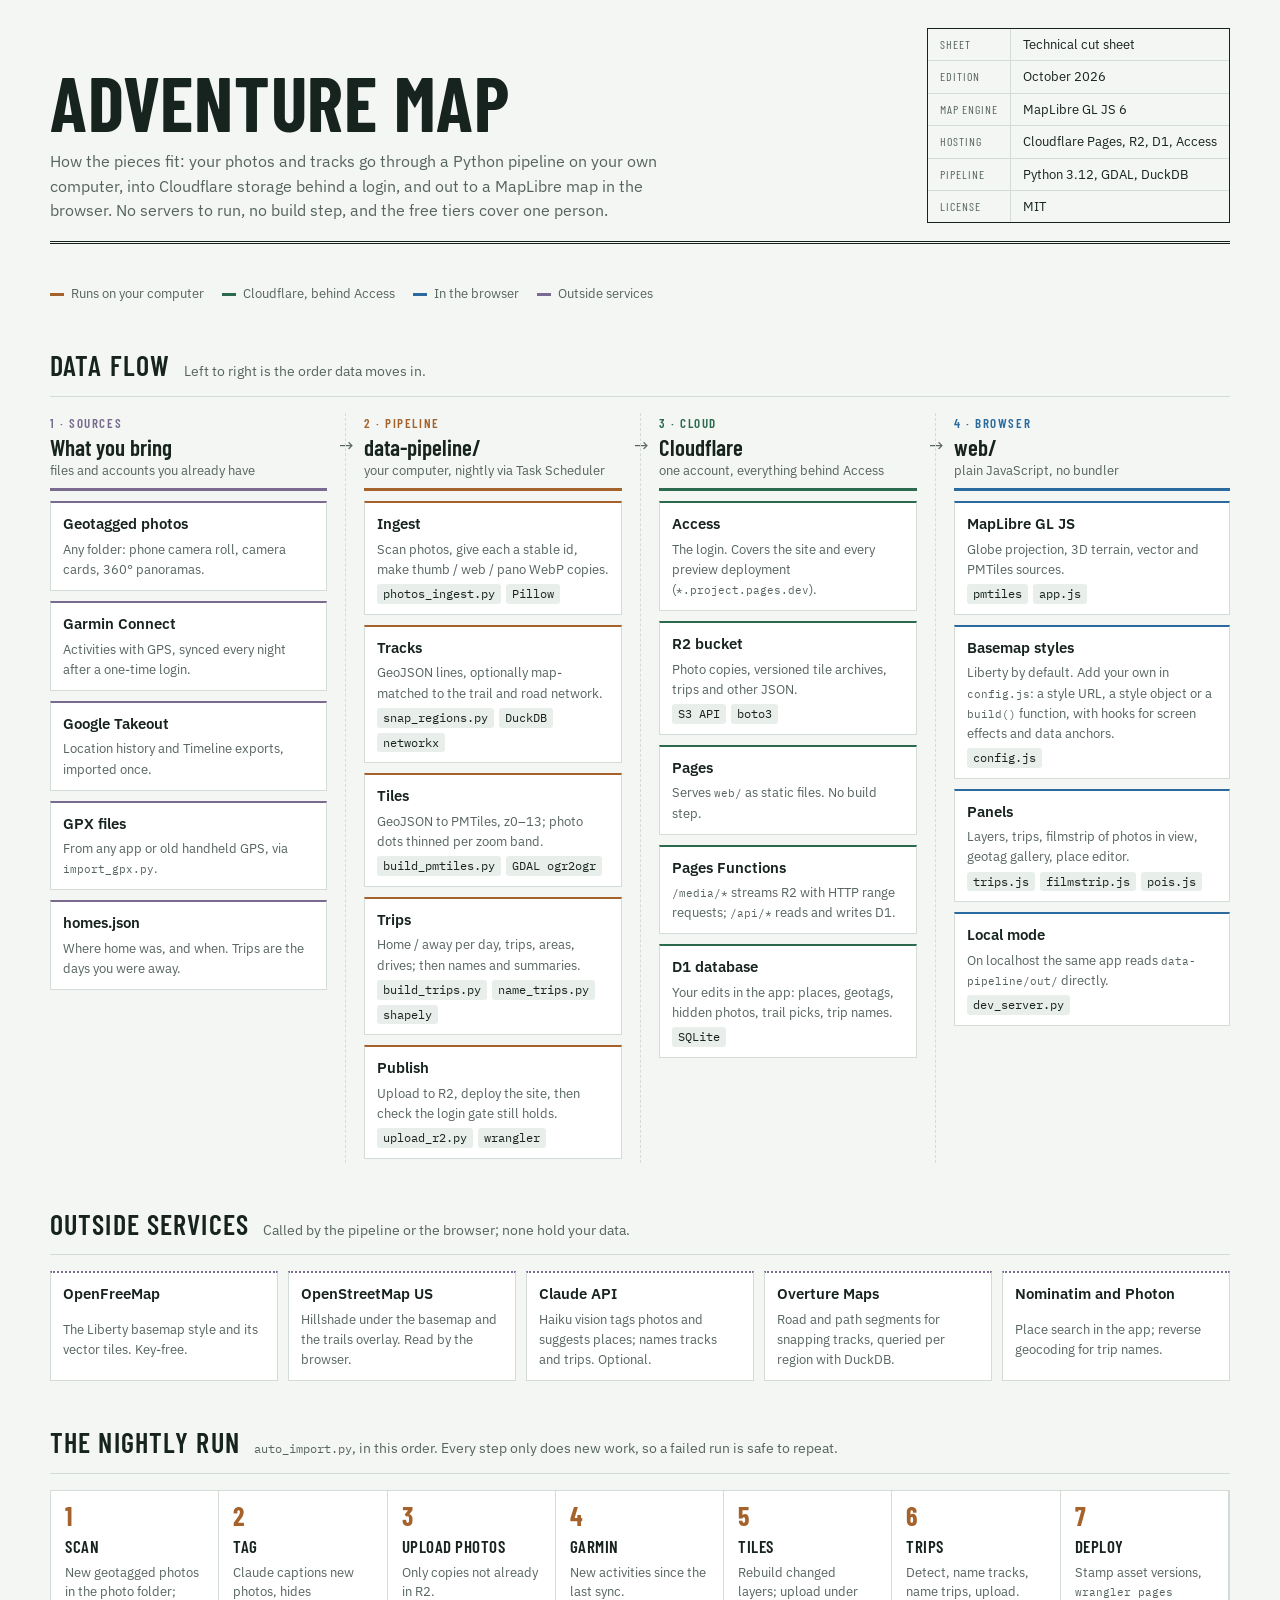
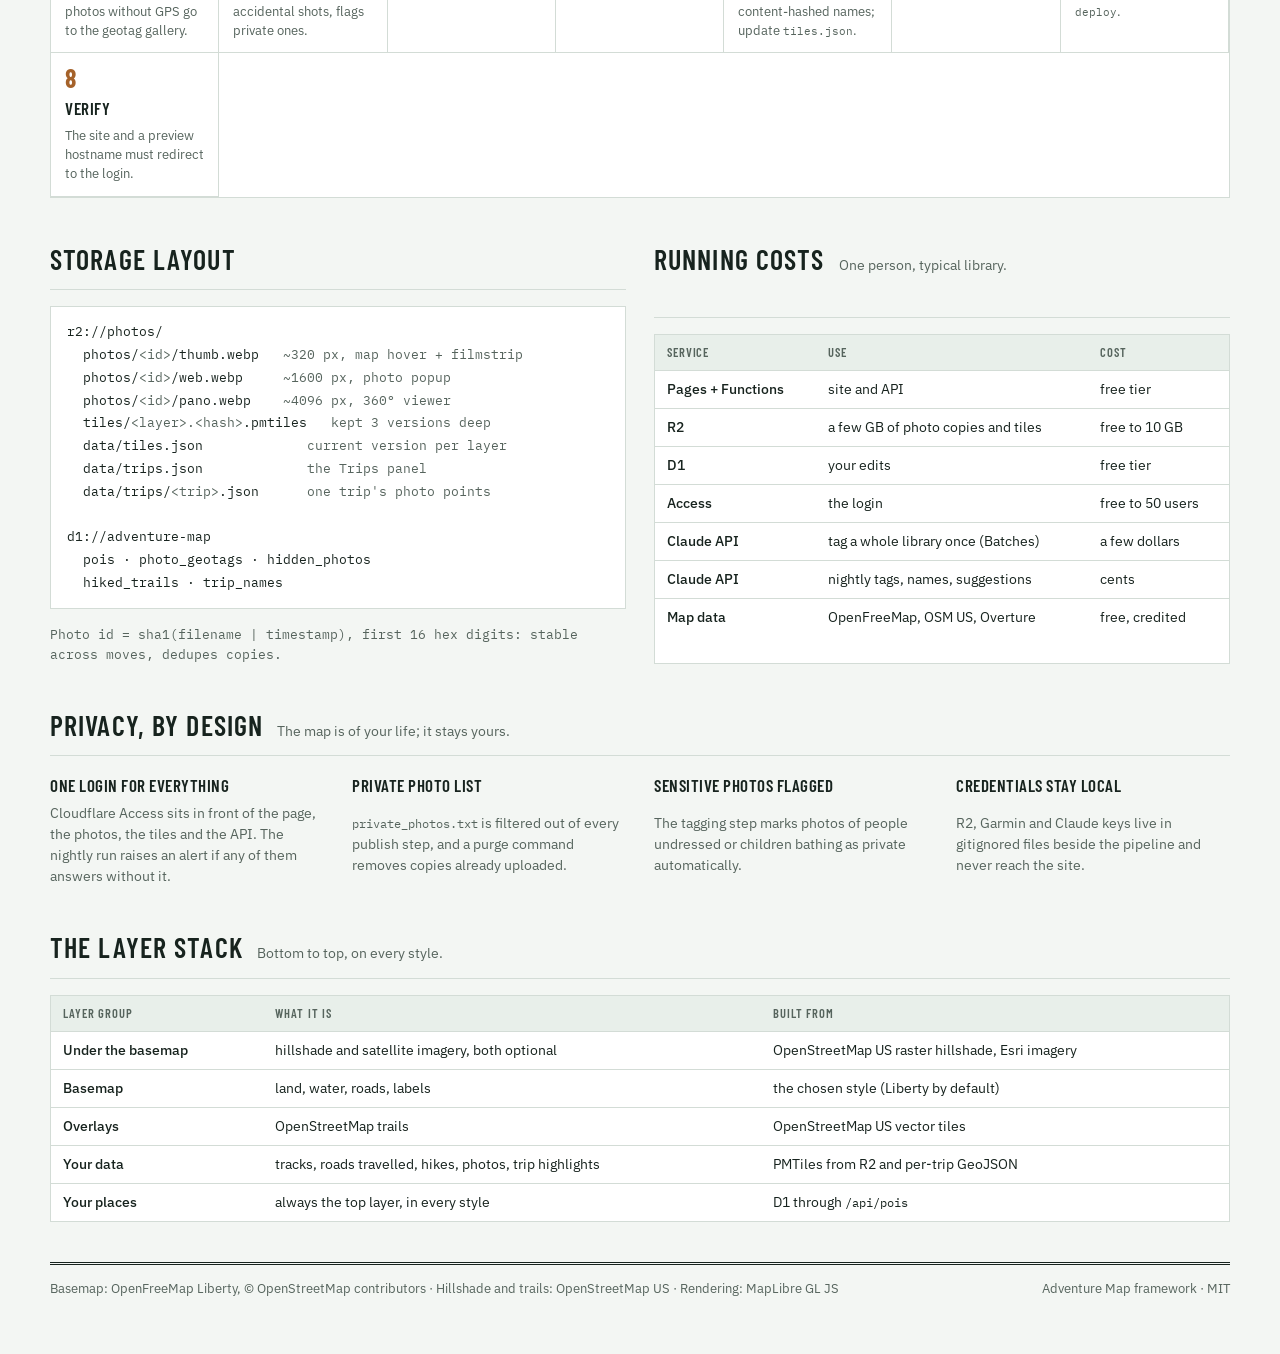
==== docs/architecture.html @ 5f7ff2c5 "Adventure Map framework: first release A self-hosted map of your photos, GPS tracks, hikes, drives a" ====
<!doctype html>
<html lang="en">
<head>
<meta charset="utf-8">
<meta name="viewport" content="width=device-width, initial-scale=1, viewport-fit=cover">
<style>*,*::before,*::after{box-sizing:border-box}body{margin:0}img{max-width:100%}</style>
<title>Adventure Map Cut Sheet</title>
<meta name="claude:viewport-fit-sides" content="cover">
<link rel="preconnect" href="https://fonts.googleapis.com">
<link rel="preconnect" href="https://fonts.gstatic.com" crossorigin>
<link rel="stylesheet" href="https://fonts.googleapis.com/css2?family=Barlow+Condensed:wght@500;600;700&family=IBM+Plex+Sans:wght@400;500;600&family=IBM+Plex+Mono:wght@400;500&display=swap">
<style>
/* Layout: a survey-sheet collar (title block) over a four-lane flow diagram that reads
   left to right in data order, then spec tables; lanes stack top to bottom on phones. */
:root {
  --paper: #f3f6f3;
  --sheet: #ffffff;
  --ink: #17231e;
  --muted: #56645d;
  --rule: #d3dcd6;
  --chip: #e8efea;
  --local: #a5622a;      /* your computer: contour brown */
  --cloud: #2c6a4e;      /* Cloudflare: survey green */
  --browser: #2b6a9f;    /* the browser: water blue */
  --ext: #7a6a8f;        /* outside services */
  --display: "Barlow Condensed", "Arial Narrow", "Roboto Condensed", sans-serif;
  --body: "IBM Plex Sans", "Segoe UI", system-ui, sans-serif;
  --mono: "IBM Plex Mono", ui-monospace, "Cascadia Mono", Consolas, monospace;
}
@media (prefers-color-scheme: dark) {
  :root:not([data-theme="light"]) {
    --paper: #0f1512; --sheet: #151d19; --ink: #e2eae5; --muted: #9caba3; --rule: #29352f; --chip: #1c2722;
    --local: #d9965c; --cloud: #6cc09a; --browser: #7fb4e2; --ext: #b4a5cc; color-scheme: dark;
  }
}
:root[data-theme="dark"] {
  --paper: #0f1512; --sheet: #151d19; --ink: #e2eae5; --muted: #9caba3; --rule: #29352f; --chip: #1c2722;
  --local: #d9965c; --cloud: #6cc09a; --browser: #7fb4e2; --ext: #b4a5cc; color-scheme: dark;
}

body {
  background: var(--paper); color: var(--ink); font-family: var(--body); font-size: 15px; line-height: 1.55;
  padding-left: max(16px, env(safe-area-inset-left, 0px)); padding-right: max(16px, env(safe-area-inset-right, 0px));
  padding-block: 28px 56px;
}
.wrap { max-width: 1180px; margin: 0 auto; display: grid; gap: 40px; }
h1, h2, h3 { font-family: var(--display); text-wrap: balance; margin: 0; }
p { margin: 0; }
code, .mono { font-family: var(--mono); font-size: 0.86em; }
a { color: var(--cloud); }
:focus-visible { outline: 2px solid var(--browser); outline-offset: 2px; }

/* ---- collar / title block */
.collar { display: grid; grid-template-columns: minmax(0, 1fr) auto; gap: 24px; align-items: end;
  border-bottom: 3px double var(--ink); padding-bottom: 18px; }
.collar h1 { font-size: clamp(42px, 7vw, 76px); line-height: 0.92; font-weight: 700; letter-spacing: 0.01em; text-transform: uppercase; }
.collar .lede { margin-top: 12px; max-width: 62ch; color: var(--muted); font-size: 16px; }
.titleblock { display: grid; grid-template-columns: auto auto; border: 1px solid var(--ink); font-size: 12.5px; min-width: 0; }
.titleblock div { padding: 6px 12px; border-bottom: 1px solid var(--rule); }
.titleblock div:nth-last-child(-n+2) { border-bottom: 0; }
.titleblock .k { font-family: var(--display); text-transform: uppercase; letter-spacing: 0.08em; font-size: 12px;
  color: var(--muted); border-right: 1px solid var(--rule); }
.legend { display: flex; flex-wrap: wrap; gap: 8px 18px; font-size: 13px; color: var(--muted); }
.legend span { display: inline-flex; align-items: center; gap: 7px; }
.legend i { width: 14px; height: 3px; display: inline-block; }

/* ---- section heads */
.sec { display: grid; gap: 16px; }
.sec > header { display: flex; align-items: baseline; gap: 14px; border-bottom: 1px solid var(--rule); padding-bottom: 8px; flex-wrap: wrap; }
.sec h2 { font-size: 28px; font-weight: 600; text-transform: uppercase; letter-spacing: 0.04em; }
.sec header p { color: var(--muted); font-size: 14px; }

/* ---- the flow: four lanes */
.flow { display: grid; grid-template-columns: repeat(4, minmax(0, 1fr)); gap: 0; }
.lane { position: relative; display: grid; align-content: start; gap: 10px; padding: 0 18px 4px; border-left: 1px dashed var(--rule); min-width: 0; }
.lane:first-child { border-left: 0; padding-left: 0; }
.lane:last-child { padding-right: 0; }
.lane > .lh { display: grid; gap: 2px; padding-bottom: 8px; border-bottom: 3px solid var(--c); }
.lane .step { font-family: var(--display); font-size: 13px; letter-spacing: 0.12em; text-transform: uppercase; color: var(--c); font-weight: 600; }
.lane h3 { font-size: 23px; font-weight: 600; line-height: 1.05; }
.lane .where { font-size: 12.5px; color: var(--muted); }
.lane:not(:last-child)::after { content: "→"; position: absolute; right: -9px; top: 22px; font-size: 18px; color: var(--muted);
  background: var(--paper); line-height: 1; padding: 2px 0; }
.node { background: var(--sheet); border: 1px solid var(--rule); border-top: 2px solid var(--c); padding: 10px 12px; display: grid; gap: 4px; min-width: 0; }
.node b { font-weight: 600; font-size: 14.5px; }
.node p { font-size: 13px; color: var(--muted); }
.node code { overflow-wrap: anywhere; }
.local { --c: var(--local); } .cloud { --c: var(--cloud); } .browser { --c: var(--browser); } .ext { --c: var(--ext); }
.tagrow { display: flex; flex-wrap: wrap; gap: 5px; }
.tag { font-family: var(--mono); font-size: 11.5px; background: var(--chip); padding: 1px 6px; border-radius: 3px; }

.feeds { display: grid; grid-template-columns: repeat(auto-fit, minmax(210px, 1fr)); gap: 10px; }
.feeds .node { border-top-style: dotted; }

/* ---- nightly run: a real sequence */
.run { list-style: none; margin: 0; padding: 0; display: grid; grid-template-columns: repeat(auto-fit, minmax(150px, 1fr)); gap: 0;
  border: 1px solid var(--rule); background: var(--sheet); counter-reset: s; }
.run li { counter-increment: s; padding: 12px 14px; border-right: 1px solid var(--rule); border-bottom: 1px solid var(--rule); display: grid; gap: 4px; align-content: start; min-width: 0; }
.run li::before { content: counter(s); font-family: var(--display); font-weight: 700; font-size: 26px; line-height: 1; color: var(--local); }
.run b { font-family: var(--display); font-size: 17px; font-weight: 600; text-transform: uppercase; letter-spacing: 0.03em; }
.run p { font-size: 12.5px; color: var(--muted); }

/* ---- spec tables */
.cols { display: grid; grid-template-columns: repeat(2, minmax(0, 1fr)); gap: 28px; }
.tbl { overflow-x: auto; border: 1px solid var(--rule); background: var(--sheet); }
table { border-collapse: collapse; width: 100%; font-size: 13.5px; }
th, td { text-align: left; vertical-align: top; padding: 8px 12px; border-bottom: 1px solid var(--rule); }
tr:last-child td { border-bottom: 0; }
th { font-family: var(--display); font-weight: 600; text-transform: uppercase; letter-spacing: 0.07em; font-size: 12.5px; color: var(--muted); background: var(--chip); }
td:first-child { white-space: nowrap; font-weight: 500; }
td.num { font-variant-numeric: tabular-nums; white-space: nowrap; }

.keys { font-family: var(--mono); font-size: 13px; background: var(--sheet); border: 1px solid var(--rule); padding: 14px 16px; overflow-x: auto; line-height: 1.75; margin: 0; }
.keys .c { color: var(--muted); }

.notes { display: grid; grid-template-columns: repeat(auto-fit, minmax(240px, 1fr)); gap: 12px 28px; }
.notes div { display: grid; gap: 4px; }
.notes b { font-family: var(--display); font-size: 17px; font-weight: 600; text-transform: uppercase; letter-spacing: 0.03em; }
.notes p { font-size: 13.5px; color: var(--muted); max-width: 60ch; }

footer { border-top: 3px double var(--ink); padding-top: 14px; font-size: 12.5px; color: var(--muted); display: flex; flex-wrap: wrap; justify-content: space-between; gap: 8px 24px; }

@media (max-width: 900px) {
  .flow { grid-template-columns: minmax(0, 1fr); gap: 26px; }
  .lane { border-left: 0; padding: 0; }
  .lane:not(:last-child)::after { content: "↓"; right: auto; left: 50%; top: auto; bottom: -24px; }
  .cols { grid-template-columns: minmax(0, 1fr); }
  .collar { grid-template-columns: minmax(0, 1fr); }
}
@media (prefers-reduced-motion: no-preference) {
  .node { transition: border-color .15s; }
  .node:hover { border-color: var(--c); }
}
</style>

</head>
<body>
<div class="wrap">

  <header class="collar">
    <div>
      <h1>Adventure Map</h1>
      <p class="lede">How the pieces fit: your photos and tracks go through a Python pipeline on your
        own computer, into Cloudflare storage behind a login, and out to a MapLibre map in the browser.
        No servers to run, no build step, and the free tiers cover one person.</p>
    </div>
    <div class="titleblock" role="table" aria-label="Sheet details">
      <div class="k">Sheet</div><div>Technical cut sheet</div>
      <div class="k">Edition</div><div>October 2026</div>
      <div class="k">Map engine</div><div>MapLibre GL JS 6</div>
      <div class="k">Hosting</div><div>Cloudflare Pages, R2, D1, Access</div>
      <div class="k">Pipeline</div><div>Python 3.12, GDAL, DuckDB</div>
      <div class="k">License</div><div>MIT</div>
    </div>
  </header>

  <div class="legend" aria-label="Legend">
    <span><i style="background:var(--local)"></i>Runs on your computer</span>
    <span><i style="background:var(--cloud)"></i>Cloudflare, behind Access</span>
    <span><i style="background:var(--browser)"></i>In the browser</span>
    <span><i style="background:var(--ext)"></i>Outside services</span>
  </div>

  <section class="sec" aria-labelledby="flow-h">
    <header><h2 id="flow-h">Data flow</h2><p>Left to right is the order data moves in.</p></header>
    <div class="flow">

      <div class="lane ext">
        <div class="lh"><span class="step">1 · Sources</span><h3>What you bring</h3><span class="where">files and accounts you already have</span></div>
        <div class="node"><b>Geotagged photos</b><p>Any folder: phone camera roll, camera cards, 360° panoramas.</p></div>
        <div class="node"><b>Garmin Connect</b><p>Activities with GPS, synced every night after a one-time login.</p></div>
        <div class="node"><b>Google Takeout</b><p>Location history and Timeline exports, imported once.</p></div>
        <div class="node"><b>GPX files</b><p>From any app or old handheld GPS, via <code>import_gpx.py</code>.</p></div>
        <div class="node"><b>homes.json</b><p>Where home was, and when. Trips are the days you were away.</p></div>
      </div>

      <div class="lane local">
        <div class="lh"><span class="step">2 · Pipeline</span><h3>data-pipeline/</h3><span class="where">your computer, nightly via Task Scheduler</span></div>
        <div class="node"><b>Ingest</b><p>Scan photos, give each a stable id, make thumb / web / pano WebP copies.</p>
          <div class="tagrow"><span class="tag">photos_ingest.py</span><span class="tag">Pillow</span></div></div>
        <div class="node"><b>Tracks</b><p>GeoJSON lines, optionally map-matched to the trail and road network.</p>
          <div class="tagrow"><span class="tag">snap_regions.py</span><span class="tag">DuckDB</span><span class="tag">networkx</span></div></div>
        <div class="node"><b>Tiles</b><p>GeoJSON to PMTiles, z0–13; photo dots thinned per zoom band.</p>
          <div class="tagrow"><span class="tag">build_pmtiles.py</span><span class="tag">GDAL ogr2ogr</span></div></div>
        <div class="node"><b>Trips</b><p>Home / away per day, trips, areas, drives; then names and summaries.</p>
          <div class="tagrow"><span class="tag">build_trips.py</span><span class="tag">name_trips.py</span><span class="tag">shapely</span></div></div>
        <div class="node"><b>Publish</b><p>Upload to R2, deploy the site, then check the login gate still holds.</p>
          <div class="tagrow"><span class="tag">upload_r2.py</span><span class="tag">wrangler</span></div></div>
      </div>

      <div class="lane cloud">
        <div class="lh"><span class="step">3 · Cloud</span><h3>Cloudflare</h3><span class="where">one account, everything behind Access</span></div>
        <div class="node"><b>Access</b><p>The login. Covers the site and every preview deployment (<code>*.project.pages.dev</code>).</p></div>
        <div class="node"><b>R2 bucket</b><p>Photo copies, versioned tile archives, trips and other JSON.</p>
          <div class="tagrow"><span class="tag">S3 API</span><span class="tag">boto3</span></div></div>
        <div class="node"><b>Pages</b><p>Serves <code>web/</code> as static files. No build step.</p></div>
        <div class="node"><b>Pages Functions</b><p><code>/media/*</code> streams R2 with HTTP range requests; <code>/api/*</code> reads and writes D1.</p></div>
        <div class="node"><b>D1 database</b><p>Your edits in the app: places, geotags, hidden photos, trail picks, trip names.</p>
          <div class="tagrow"><span class="tag">SQLite</span></div></div>
      </div>

      <div class="lane browser">
        <div class="lh"><span class="step">4 · Browser</span><h3>web/</h3><span class="where">plain JavaScript, no bundler</span></div>
        <div class="node"><b>MapLibre GL JS</b><p>Globe projection, 3D terrain, vector and PMTiles sources.</p>
          <div class="tagrow"><span class="tag">pmtiles</span><span class="tag">app.js</span></div></div>
        <div class="node"><b>Basemap styles</b><p>Liberty by default. Add your own in <code>config.js</code>: a style URL, a style object or a <code>build()</code> function, with hooks for screen effects and data anchors.</p>
          <div class="tagrow"><span class="tag">config.js</span></div></div>
        <div class="node"><b>Panels</b><p>Layers, trips, filmstrip of photos in view, geotag gallery, place editor.</p>
          <div class="tagrow"><span class="tag">trips.js</span><span class="tag">filmstrip.js</span><span class="tag">pois.js</span></div></div>
        <div class="node"><b>Local mode</b><p>On localhost the same app reads <code>data-pipeline/out/</code> directly.</p>
          <div class="tagrow"><span class="tag">dev_server.py</span></div></div>
      </div>

    </div>
  </section>

  <section class="sec" aria-labelledby="ext-h">
    <header><h2 id="ext-h">Outside services</h2><p>Called by the pipeline or the browser; none hold your data.</p></header>
    <div class="feeds ext">
      <div class="node"><b>OpenFreeMap</b><p>The Liberty basemap style and its vector tiles. Key-free.</p></div>
      <div class="node"><b>OpenStreetMap US</b><p>Hillshade under the basemap and the trails overlay. Read by the browser.</p></div>
      <div class="node"><b>Claude API</b><p>Haiku vision tags photos and suggests places; names tracks and trips. Optional.</p></div>
      <div class="node"><b>Overture Maps</b><p>Road and path segments for snapping tracks, queried per region with DuckDB.</p></div>
      <div class="node"><b>Nominatim and Photon</b><p>Place search in the app; reverse geocoding for trip names.</p></div>
    </div>
  </section>

  <section class="sec" aria-labelledby="run-h">
    <header><h2 id="run-h">The nightly run</h2><p><code>auto_import.py</code>, in this order. Every step only does new work, so a failed run is safe to repeat.</p></header>
    <ol class="run">
      <li><b>Scan</b><p>New geotagged photos in the photo folder; photos without GPS go to the geotag gallery.</p></li>
      <li><b>Tag</b><p>Claude captions new photos, hides accidental shots, flags private ones.</p></li>
      <li><b>Upload photos</b><p>Only copies not already in R2.</p></li>
      <li><b>Garmin</b><p>New activities since the last sync.</p></li>
      <li><b>Tiles</b><p>Rebuild changed layers; upload under content-hashed names; update <code>tiles.json</code>.</p></li>
      <li><b>Trips</b><p>Detect, name tracks, name trips, upload.</p></li>
      <li><b>Deploy</b><p>Stamp asset versions, <code>wrangler pages deploy</code>.</p></li>
      <li><b>Verify</b><p>The site and a preview hostname must redirect to the login.</p></li>
    </ol>
  </section>

  <div class="cols">
    <section class="sec" aria-labelledby="keys-h">
      <header><h2 id="keys-h">Storage layout</h2></header>
<pre class="keys" aria-label="R2 key layout">r2://photos/
  photos/<span class="c">&lt;id&gt;</span>/thumb.webp   <span class="c">~320 px, map hover + filmstrip</span>
  photos/<span class="c">&lt;id&gt;</span>/web.webp     <span class="c">~1600 px, photo popup</span>
  photos/<span class="c">&lt;id&gt;</span>/pano.webp    <span class="c">~4096 px, 360° viewer</span>
  tiles/<span class="c">&lt;layer&gt;.&lt;hash&gt;</span>.pmtiles   <span class="c">kept 3 versions deep</span>
  data/tiles.json             <span class="c">current version per layer</span>
  data/trips.json             <span class="c">the Trips panel</span>
  data/trips/<span class="c">&lt;trip&gt;</span>.json      <span class="c">one trip's photo points</span>

d1://adventure-map
  pois · photo_geotags · hidden_photos
  hiked_trails · trip_names</pre>
      <p class="mono" style="color:var(--muted);font-size:12.5px">Photo id = sha1(filename | timestamp), first 16 hex digits: stable across moves, dedupes copies.</p>
    </section>

    <section class="sec" aria-labelledby="cost-h">
      <header><h2 id="cost-h">Running costs</h2><p>One person, typical library.</p></header>
      <div class="tbl">
        <table>
          <thead><tr><th>Service</th><th>Use</th><th>Cost</th></tr></thead>
          <tbody>
            <tr><td>Pages + Functions</td><td>site and API</td><td class="num">free tier</td></tr>
            <tr><td>R2</td><td>a few GB of photo copies and tiles</td><td class="num">free to 10 GB</td></tr>
            <tr><td>D1</td><td>your edits</td><td class="num">free tier</td></tr>
            <tr><td>Access</td><td>the login</td><td class="num">free to 50 users</td></tr>
            <tr><td>Claude API</td><td>tag a whole library once (Batches)</td><td class="num">a few dollars</td></tr>
            <tr><td>Claude API</td><td>nightly tags, names, suggestions</td><td class="num">cents</td></tr>
            <tr><td>Map data</td><td>OpenFreeMap, OSM US, Overture</td><td class="num">free, credited</td></tr>
          </tbody>
        </table>
      </div>
    </section>
  </div>

  <section class="sec" aria-labelledby="priv-h">
    <header><h2 id="priv-h">Privacy, by design</h2><p>The map is of your life; it stays yours.</p></header>
    <div class="notes">
      <div><b>One login for everything</b><p>Cloudflare Access sits in front of the page, the photos, the tiles and the API. The nightly run raises an alert if any of them answers without it.</p></div>
      <div><b>Private photo list</b><p><code>private_photos.txt</code> is filtered out of every publish step, and a purge command removes copies already uploaded.</p></div>
      <div><b>Sensitive photos flagged</b><p>The tagging step marks photos of people undressed or children bathing as private automatically.</p></div>
      <div><b>Credentials stay local</b><p>R2, Garmin and Claude keys live in gitignored files beside the pipeline and never reach the site.</p></div>
    </div>
  </section>

  <section class="sec" aria-labelledby="render-h">
    <header><h2 id="render-h">The layer stack</h2><p>Bottom to top, on every style.</p></header>
    <div class="tbl">
      <table>
        <thead><tr><th>Layer group</th><th>What it is</th><th>Built from</th></tr></thead>
        <tbody>
          <tr><td>Under the basemap</td><td>hillshade and satellite imagery, both optional</td><td>OpenStreetMap US raster hillshade, Esri imagery</td></tr>
          <tr><td>Basemap</td><td>land, water, roads, labels</td><td>the chosen style (Liberty by default)</td></tr>
          <tr><td>Overlays</td><td>OpenStreetMap trails</td><td>OpenStreetMap US vector tiles</td></tr>
          <tr><td>Your data</td><td>tracks, roads travelled, hikes, photos, trip highlights</td><td>PMTiles from R2 and per-trip GeoJSON</td></tr>
          <tr><td>Your places</td><td>always the top layer, in every style</td><td>D1 through <code>/api/pois</code></td></tr>
        </tbody>
      </table>
    </div>
  </section>

  <footer>
    <span>Basemap: OpenFreeMap Liberty, © OpenStreetMap contributors · Hillshade and trails: OpenStreetMap US · Rendering: MapLibre GL JS</span>
    <span>Adventure Map framework · MIT</span>
  </footer>
</div>

</body>
</html>
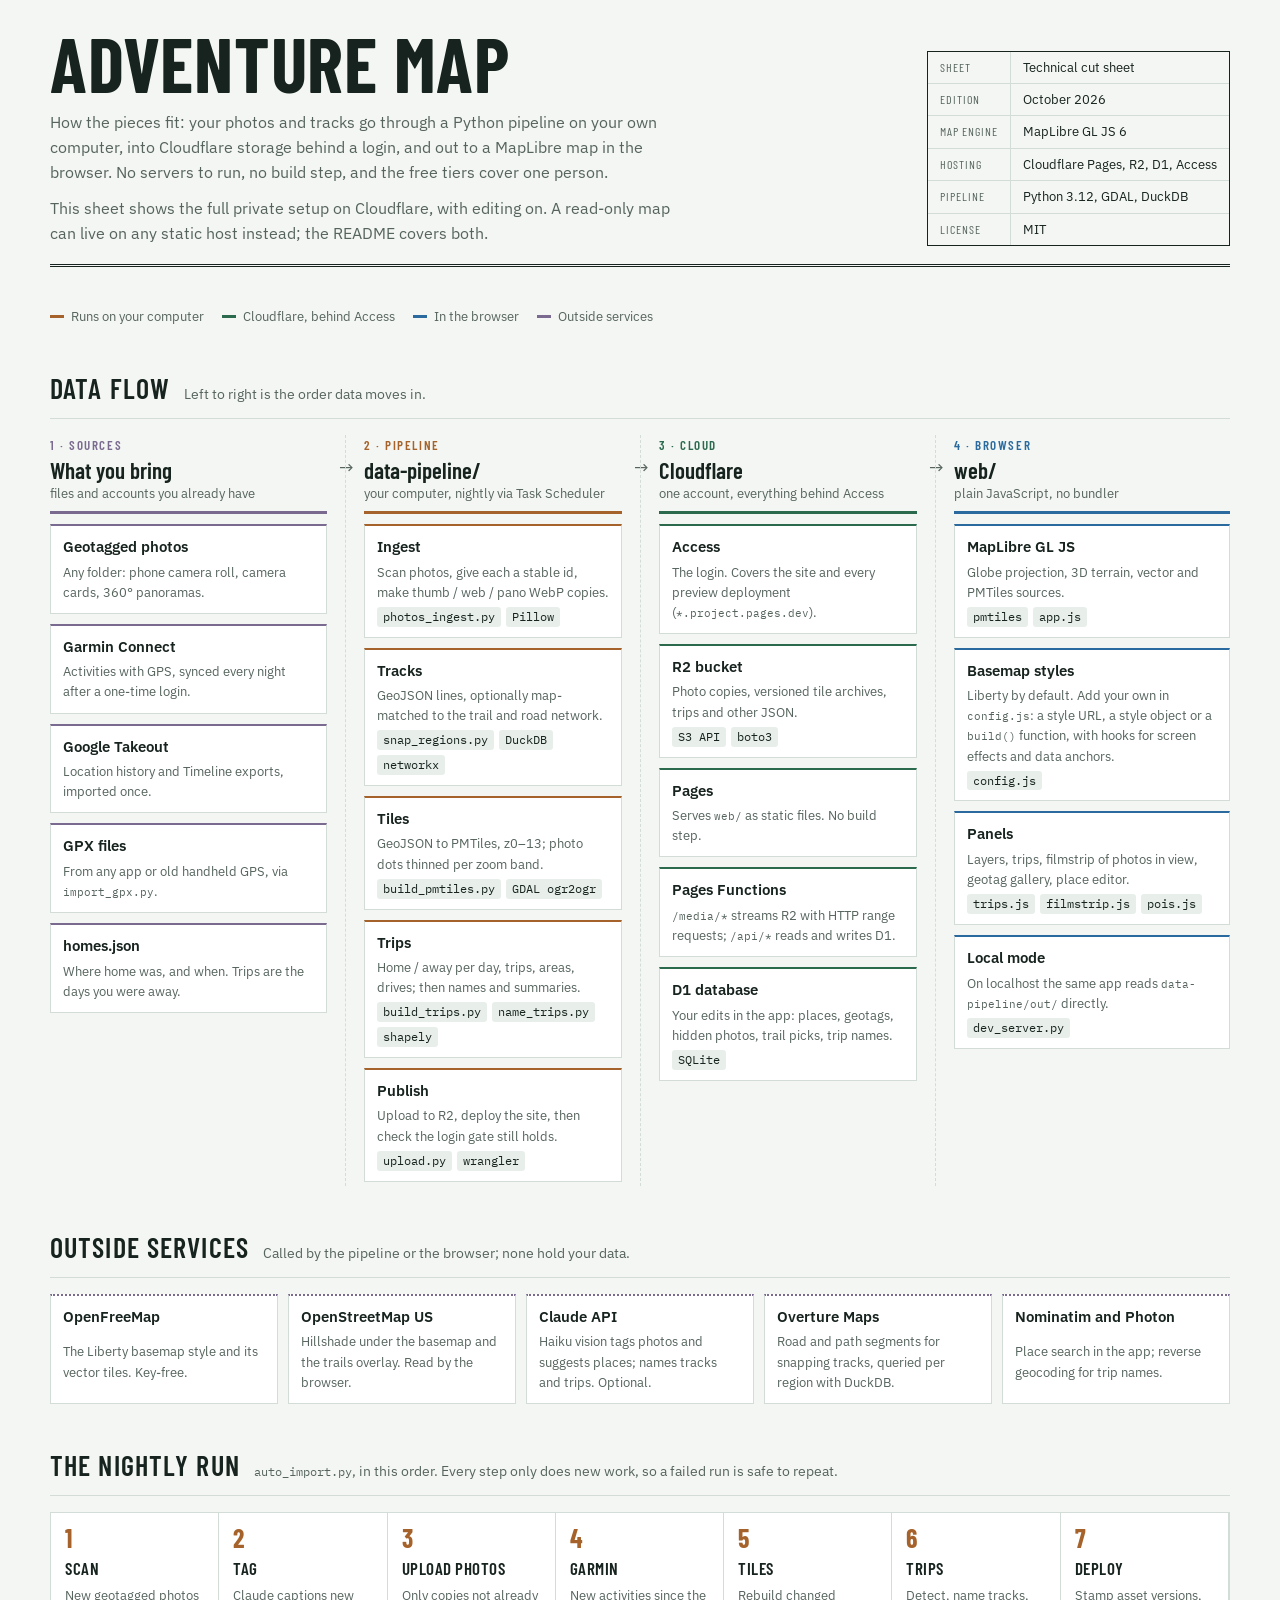
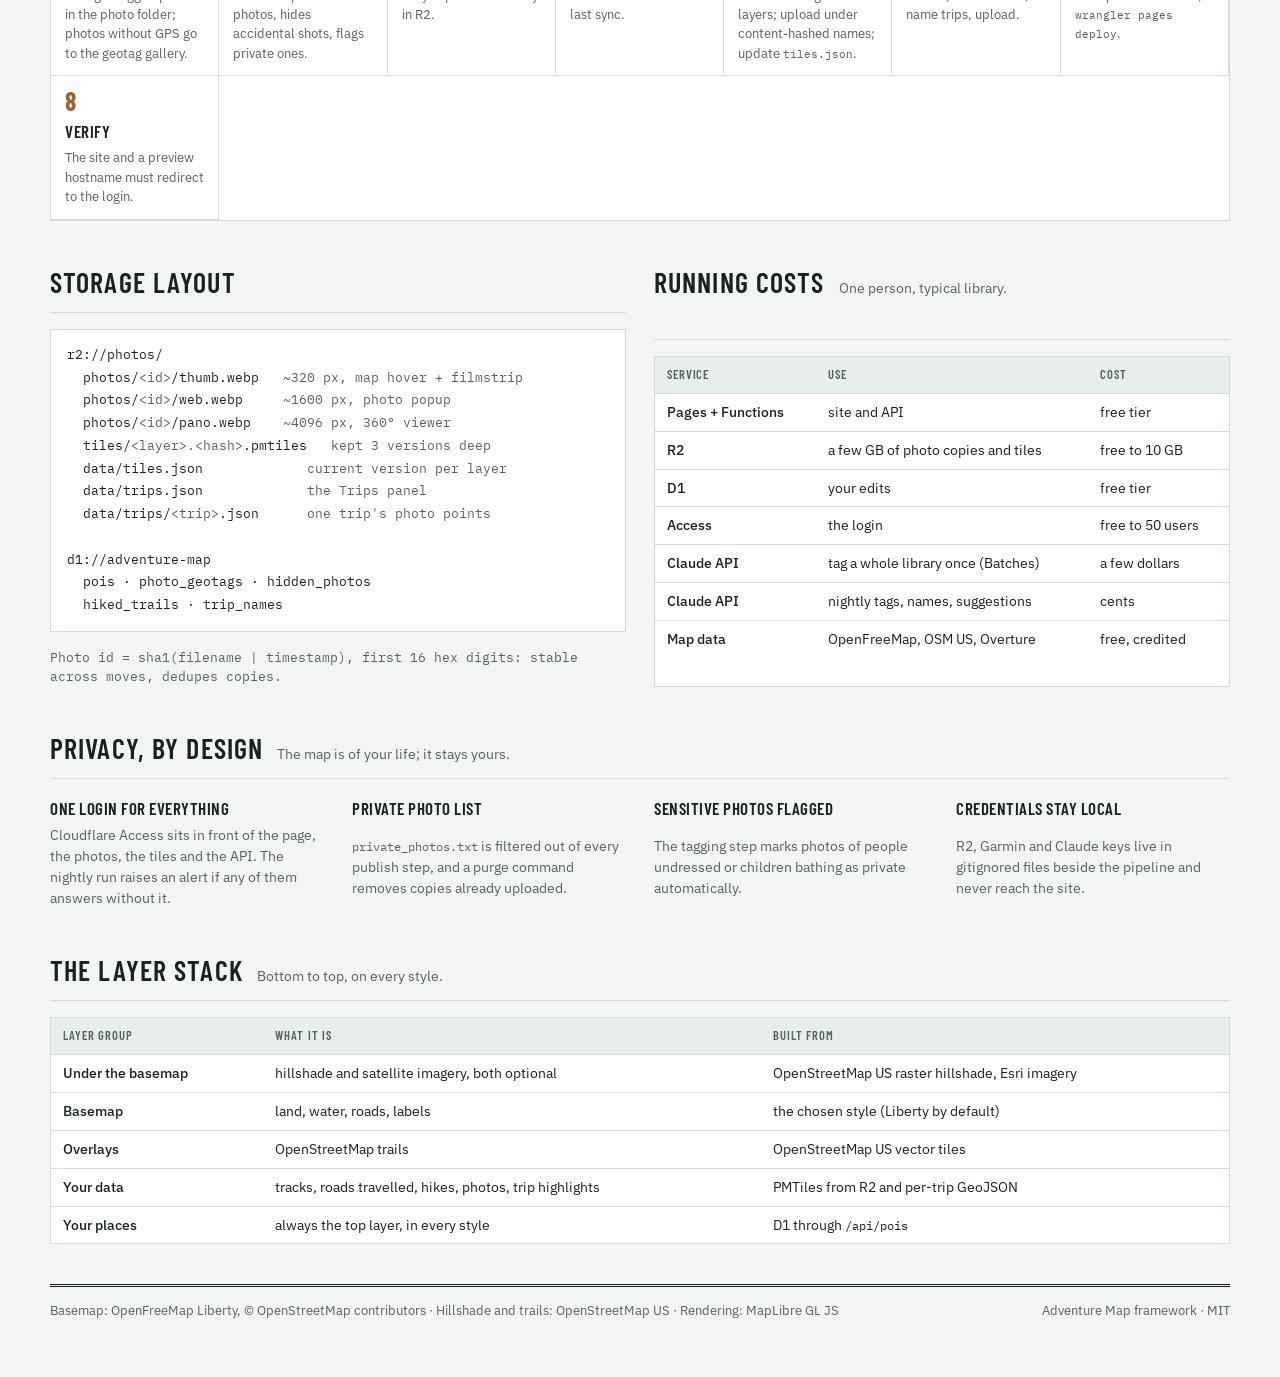
==== commit f636e671: "Work with any watch, any host, read-only or editing - import_activities.py: FIT/GPX/TCX files from a" ====
--- a/docs/architecture.html
+++ b/docs/architecture.html
@@ -143,6 +143,8 @@
       <p class="lede">How the pieces fit: your photos and tracks go through a Python pipeline on your
         own computer, into Cloudflare storage behind a login, and out to a MapLibre map in the browser.
         No servers to run, no build step, and the free tiers cover one person.</p>
+      <p class="lede">This sheet shows the full private setup on Cloudflare, with editing on. A read-only
+        map can live on any static host instead; the README covers both.</p>
     </div>
     <div class="titleblock" role="table" aria-label="Sheet details">
       <div class="k">Sheet</div><div>Technical cut sheet</div>
@@ -185,7 +187,7 @@
         <div class="node"><b>Trips</b><p>Home / away per day, trips, areas, drives; then names and summaries.</p>
           <div class="tagrow"><span class="tag">build_trips.py</span><span class="tag">name_trips.py</span><span class="tag">shapely</span></div></div>
         <div class="node"><b>Publish</b><p>Upload to R2, deploy the site, then check the login gate still holds.</p>
-          <div class="tagrow"><span class="tag">upload_r2.py</span><span class="tag">wrangler</span></div></div>
+          <div class="tagrow"><span class="tag">upload.py</span><span class="tag">wrangler</span></div></div>
       </div>
 
       <div class="lane cloud">
